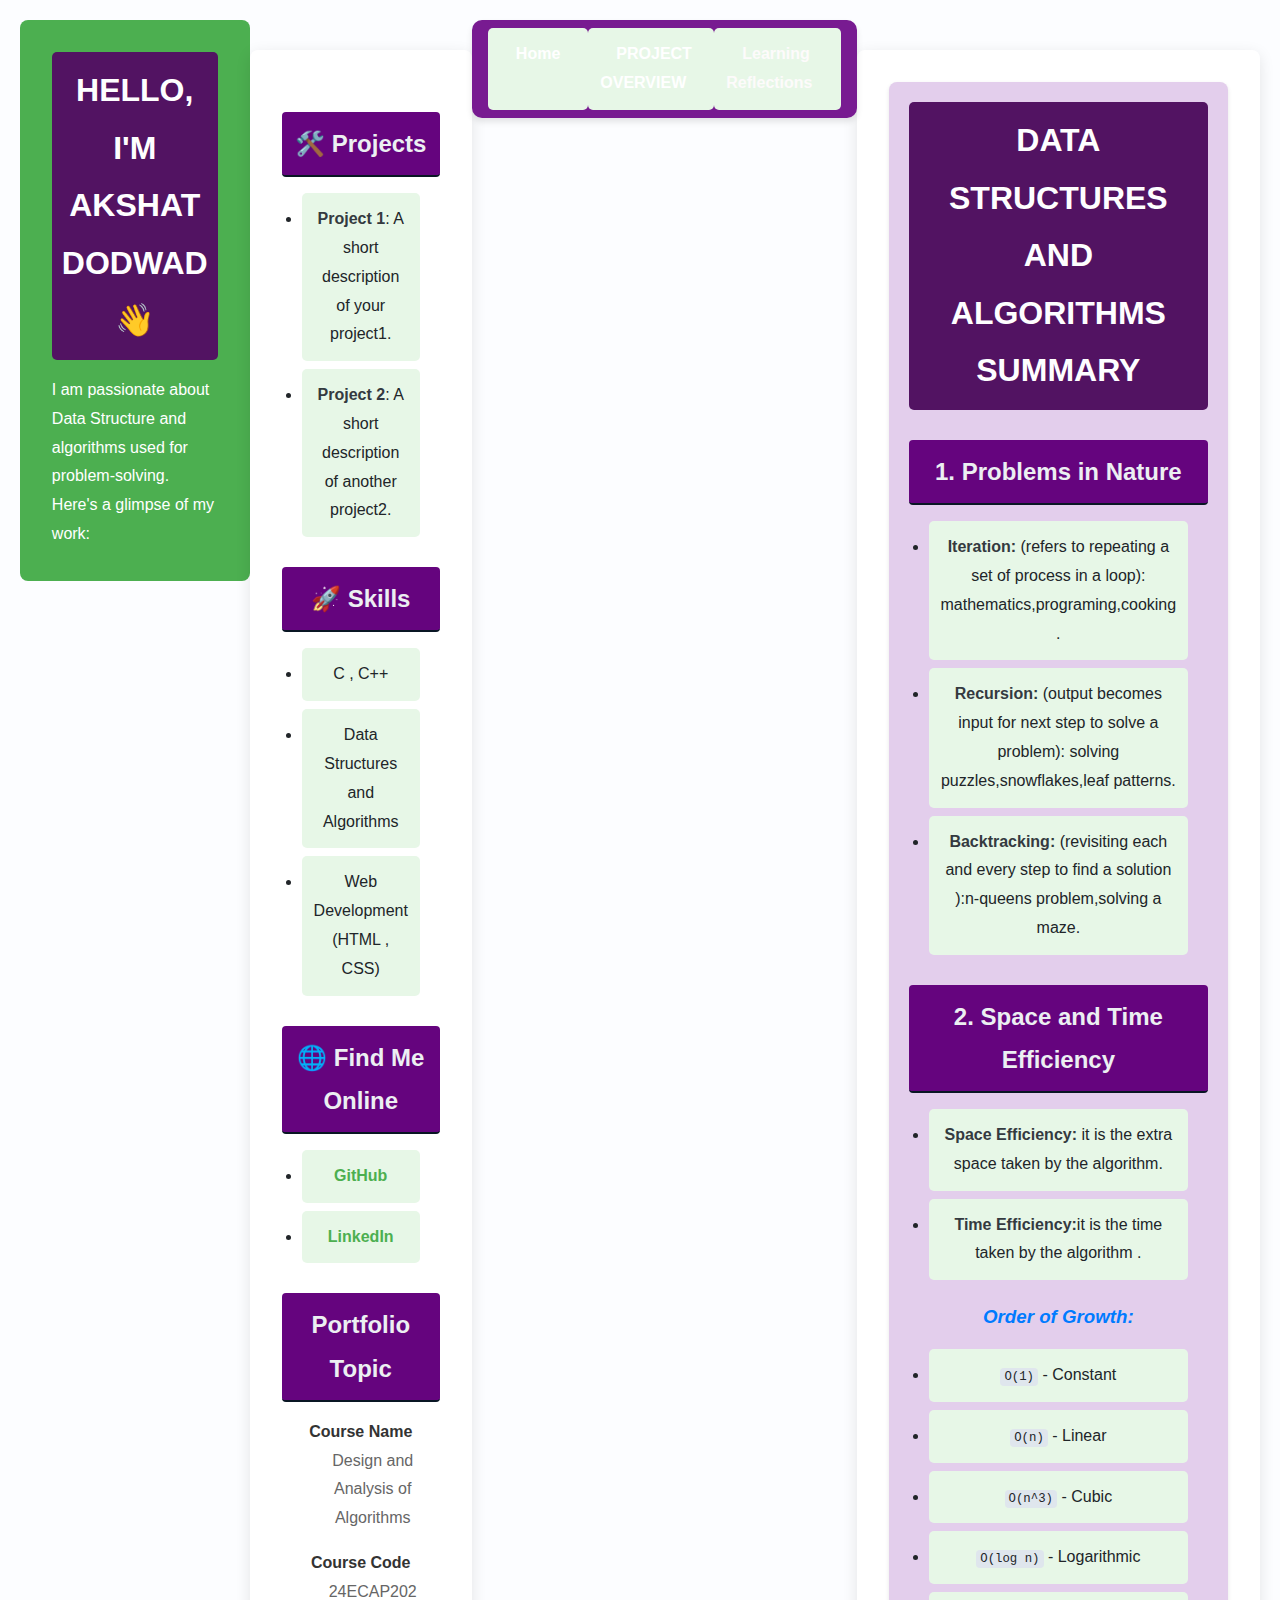
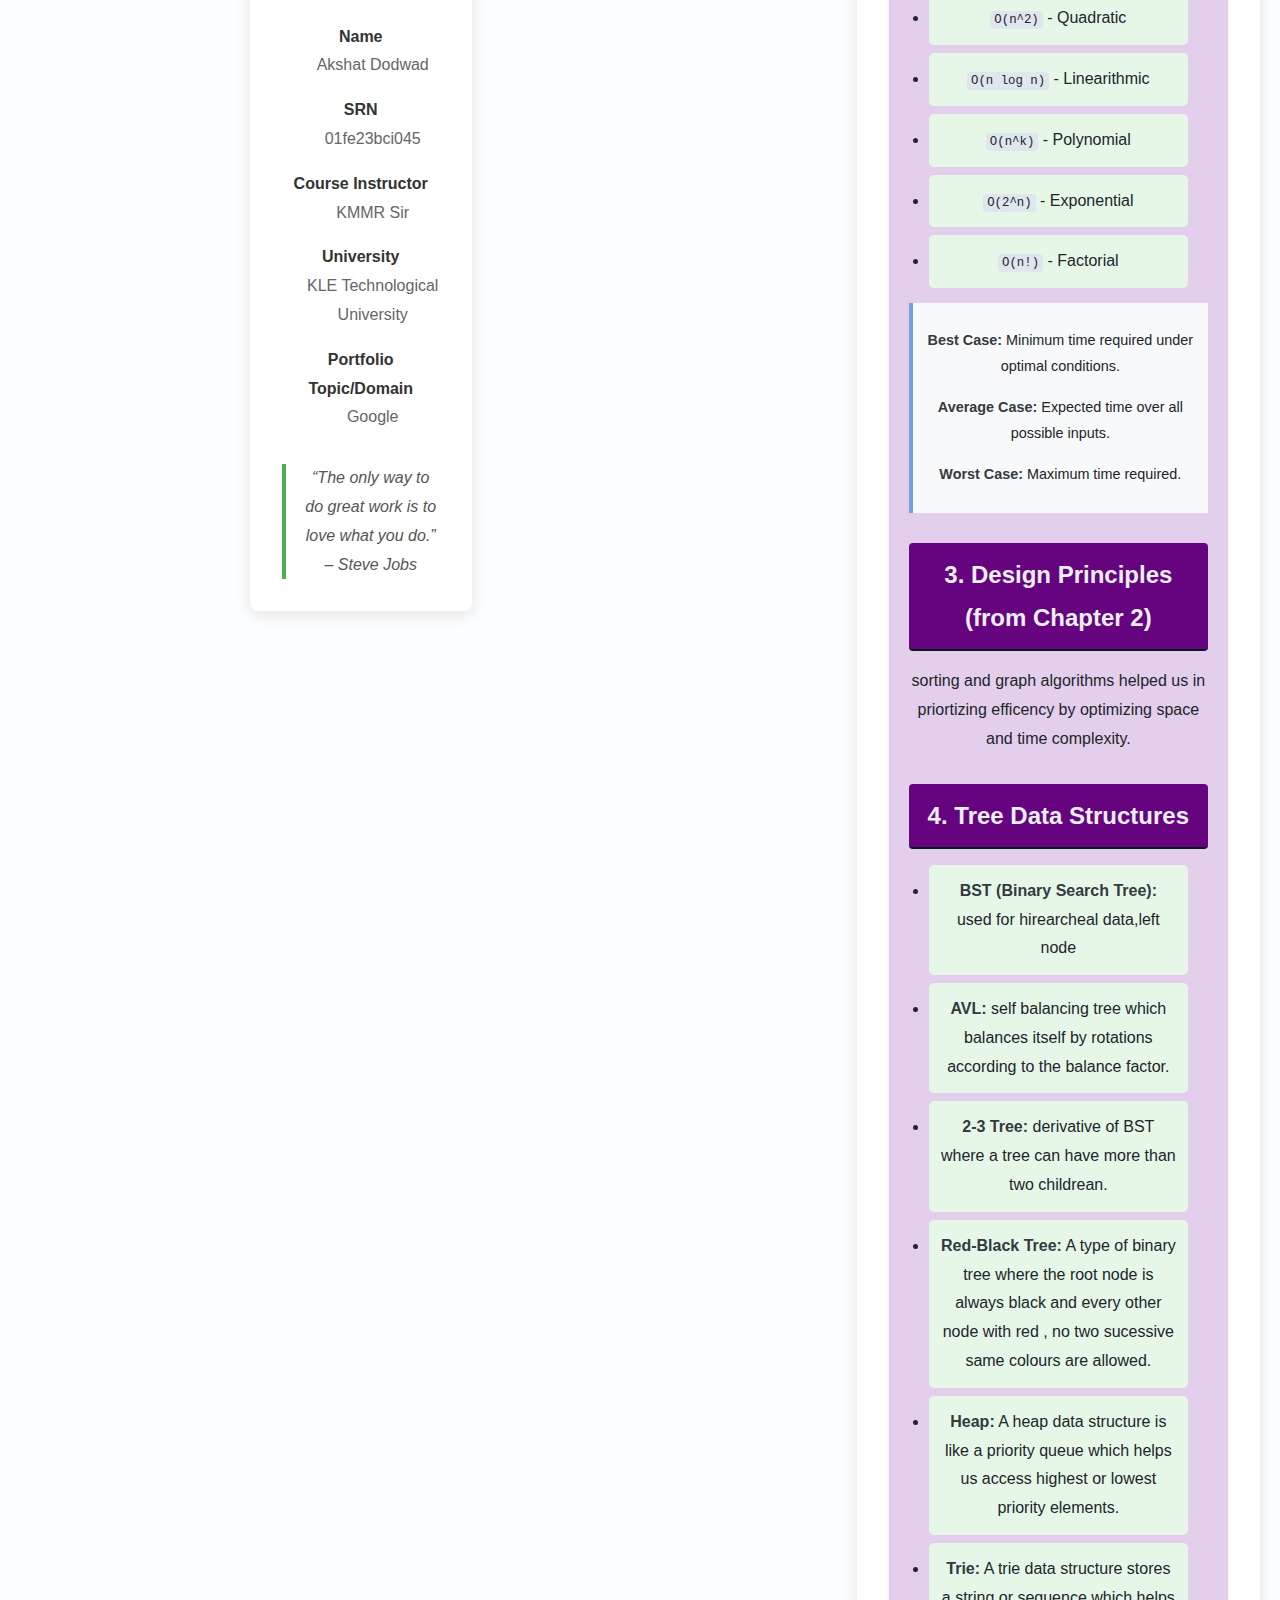
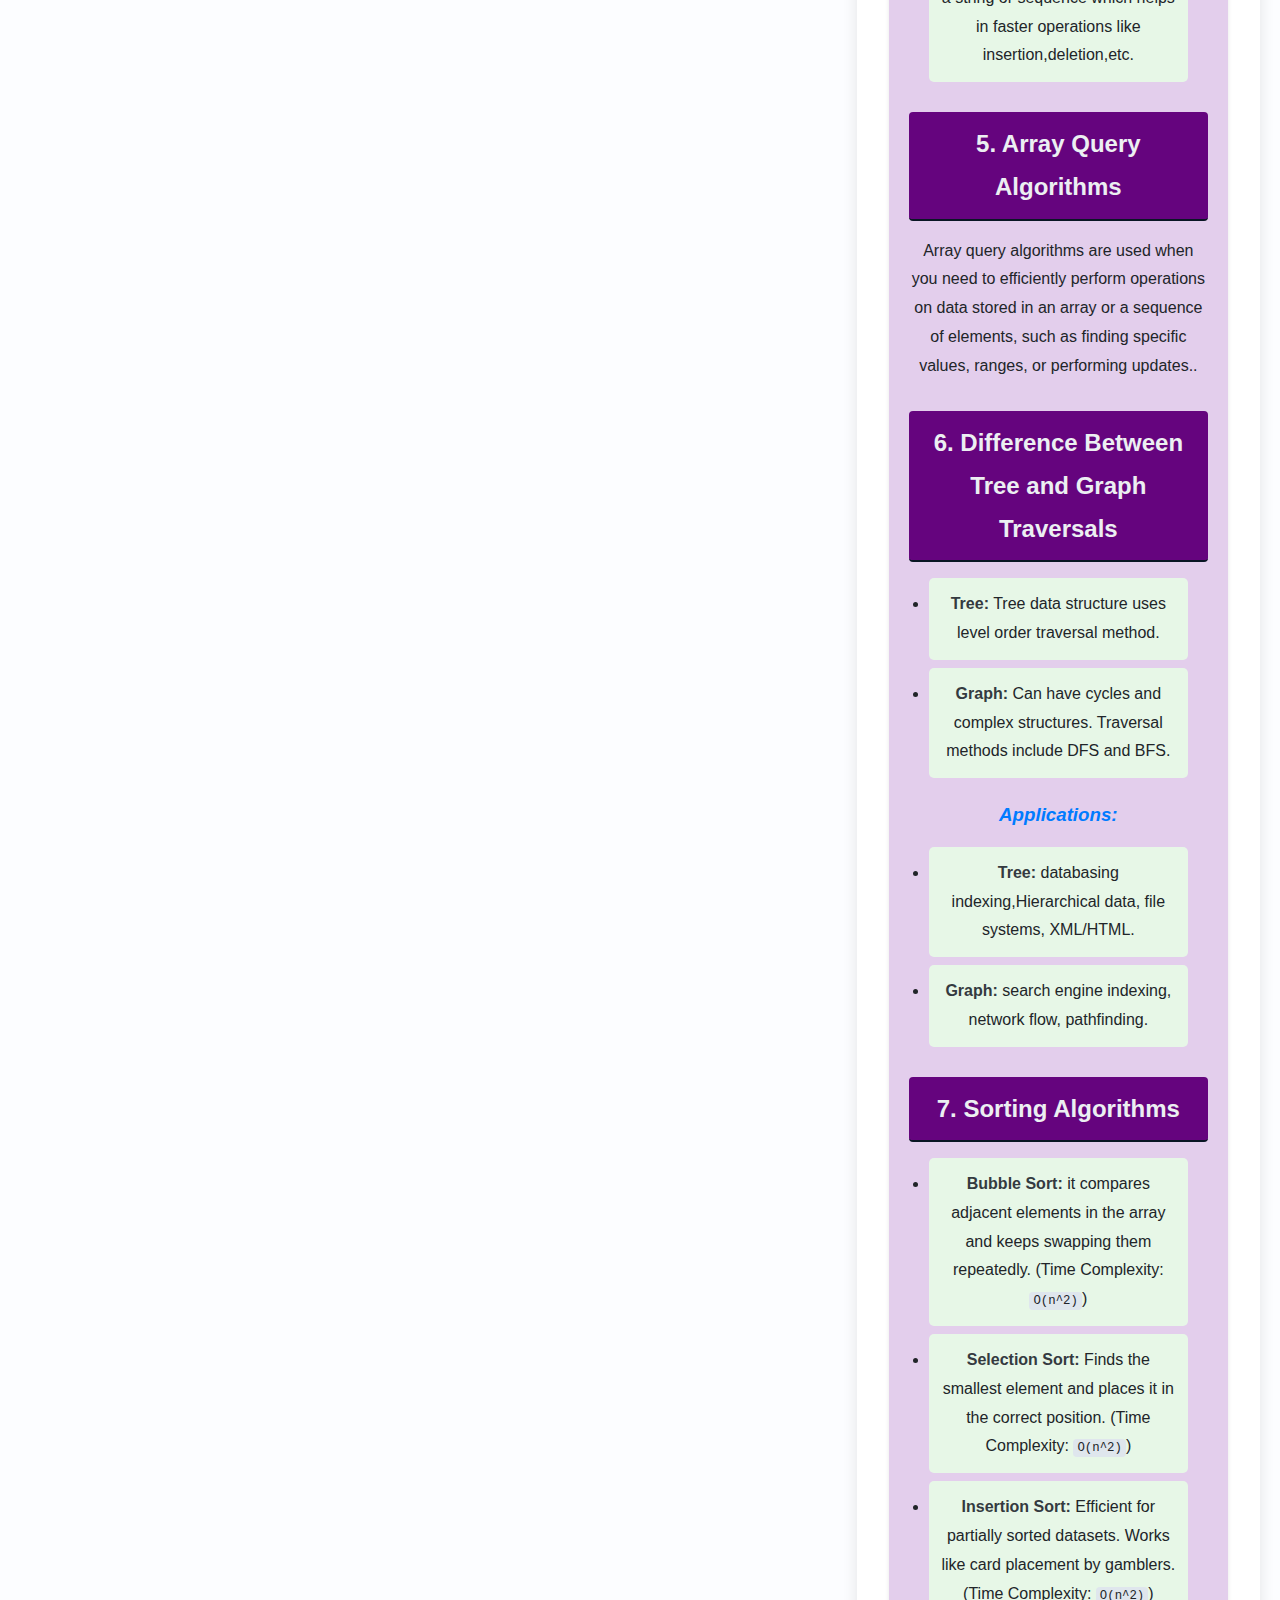
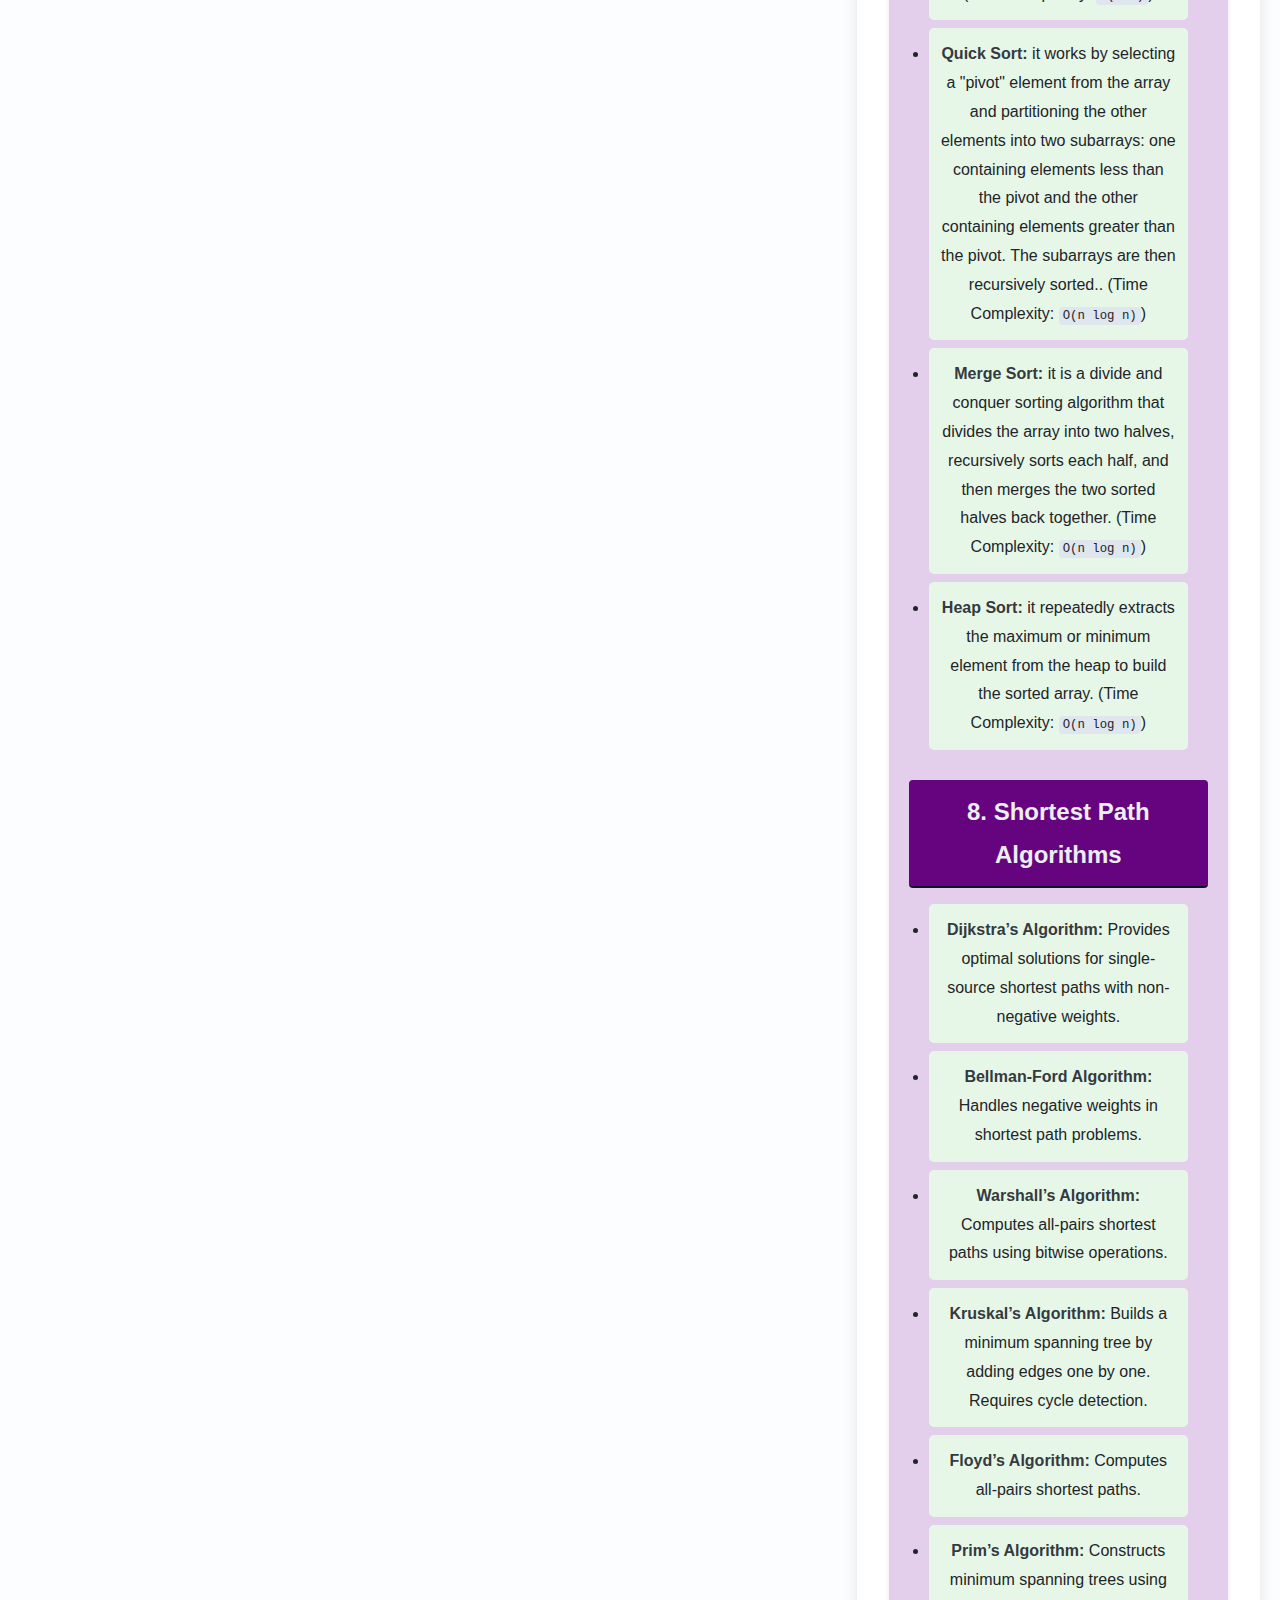
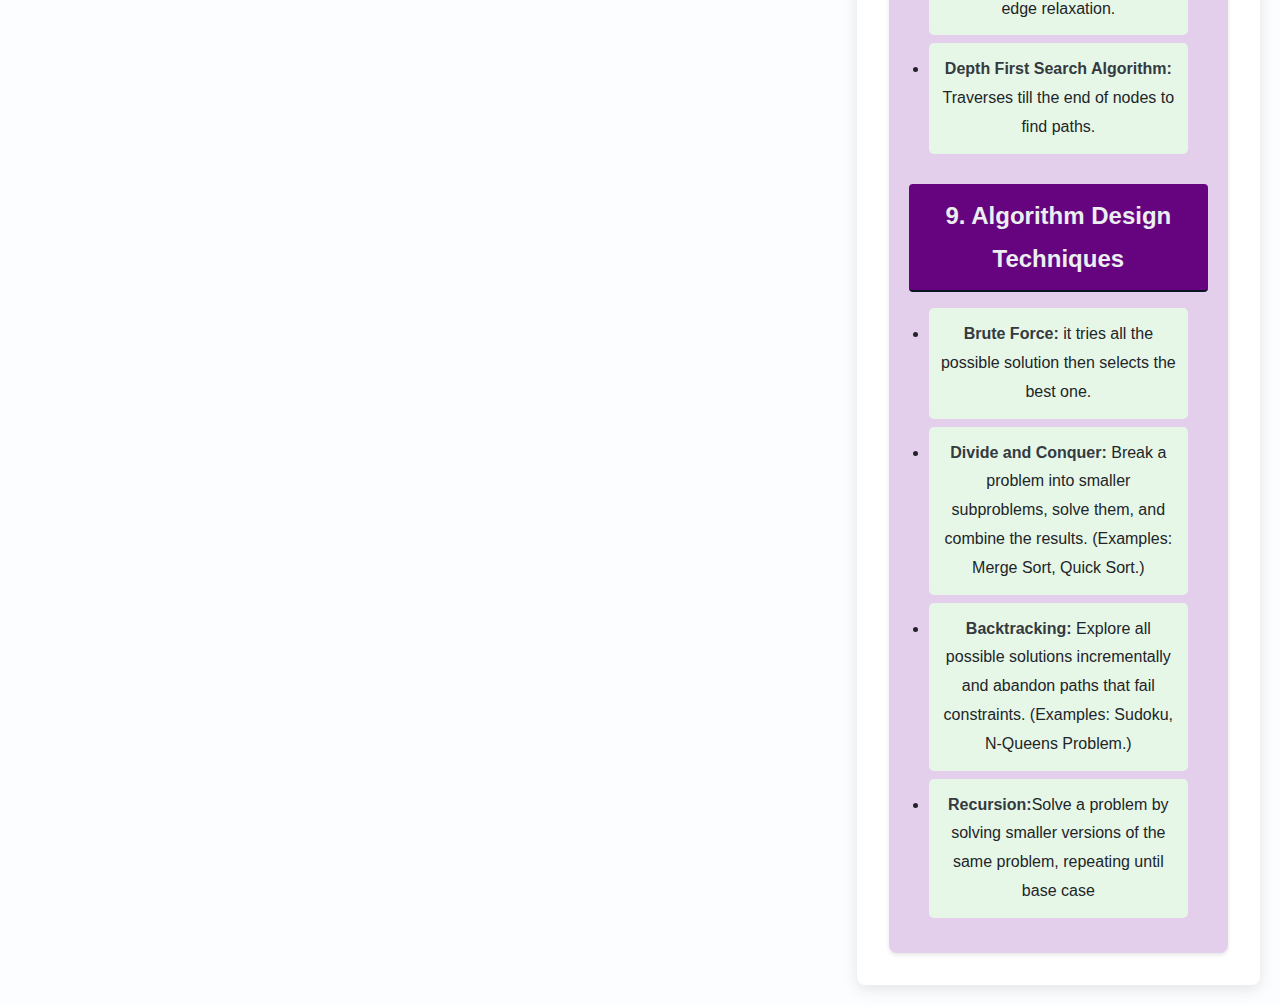
==== index.html @ c3f1f9e3 "Update index.html" ====
<!DOCTYPE html>
<html lang="en">
<head>
    <meta charset="UTF-8">
    <meta name="viewport" content="width=device-width, initial-scale=1.0">
    <title>Portfolio</title>
    <link rel="stylesheet" href="style.css">
    <link href="https://fonts.googleapis.com/css2?family=Poppins:wght@300;400;600&display=swap" rel="stylesheet">
</head>
<body>
    <header>
        <h1>Hello, I'm Akshat Dodwad 👋</h1>
        <p>I am passionate about Data Structure and algorithms used for problem-solving. Here's a glimpse of my work:</p>
    </header>

    <section>
        <h2>🛠️ Projects</h2>
        <ul>
            <li><strong>Project 1</strong>: A short description of your project1.</li>
            <li><strong>Project 2</strong>: A short description of another project2.</li>
        </ul>

        <h2>🚀 Skills</h2>
        <ul>
            <li>C , C++</li>
            <li>Data Structures and Algorithms</li>
            <li>Web Development (HTML , CSS)</li>
        </ul>

        <h2>🌐 Find Me Online</h2>
        <ul>
            <li><a href="https://github.com/mavericaks/portfolio.github.io" target="_blank">GitHub</a></li>
            <li><a href="www.linkedin.com/in/akshat-dodwad-8abba92a9" target="_blank">LinkedIn</a></li>
        </ul>

        <h2>Portfolio Topic</h2>
        <dl>
            <dt>Course Name</dt>
            <dd>Design and Analysis of Algorithms</dd>

            <dt>Course Code</dt>
            <dd>24ECAP202</dd>

            <dt>Name</dt>
            <dd>Akshat Dodwad</dd>

            <dt>SRN</dt>
            <dd>01fe23bci045</dd>

            <dt>Course Instructor</dt>
            <dd>KMMR Sir</dd>

            <dt>University</dt>
            <dd>KLE Technological University</dd>

            <dt>Portfolio Topic/Domain</dt>
            <dd>Google</dd>
        </dl>

        <blockquote>“The only way to do great work is to love what you do.” – Steve Jobs</blockquote>
    </section>
</body>
</html>
<!DOCTYPE html>
<html lang="en">
<head>
    <meta charset="UTF-8">
    <meta name="viewport" content="width=device-width, initial-scale=1.0">
    <title>Data Structures and Algorithms Summary</title>
    <style>
        body {
            font-family: 'Segoe UI', Tahoma, Geneva, Verdana, sans-serif;
            line-height: 1.8;
            background-color: #fcfdff;
            color: #212529;
            margin: 0;
            padding: 20px;
        }
       
        h1, h2, h3 {
            color: #007bff;
        }
        h1 {
            text-align: center;
            text-transform: uppercase;
            margin-bottom: 20px;
            color: #fefeff;
            background-color: #521362;
            padding: 10px;
            border-radius: 5px;
        }
        h2 {
            margin-top: 30px;
            border-bottom: 2px solid #091624;
            padding: 10px;
            background-color: #65047e;
            border-radius: 4px;
            color: #eceff2;
        }
        h3 {
            margin-top: 20px;
            font-style: italic;
        }
        ul {
            list-style-type: disc;
            margin: 15px 20px;
        }
        li {
            margin-bottom: 8px;
        }
        code {
            background-color: #dfe6ed;
            padding: 2px 4px;
            border-radius: 4px;
            font-size: 0.95em;
        }
        p {
            margin: 15px 0;
        }
        strong {
            color: #343a40;
        }
        .container {
            max-width: 800px;
            margin: 0 auto;
            padding: 20px;
            background-color: #e3ceec;
            border-radius: 8px;
            box-shadow: 0 2px 4px rgba(0, 0, 0, 0.1);
        }
        .note {
            font-size: 0.9em;
            background-color: #f8f9fa;
            border-left: 4px solid #6da4de;
            padding: 10px;
            margin-top: 10px;
        }
        footer {
            text-align: center;
            margin-top: 40px;
            font-size: 0.9em;
            color: #868e96;
        }
    .navbar {
    position: sticky;
    top: 0;
    background-color: #781b91;
    width: 100%;
    z-index: 1000;
    padding: 0.5rem 1rem;
    box-shadow: 0px 4px 6px rgba(0, 0, 0, 0.1);
    display: flex;
    border-radius: 10px;
    justify-content: center;
    justify-content: space-between;
  }

 
  
  .nav-list {
    list-style: none;
    display: flex;
    justify-content: space-around;
    align-content: center;
    margin: 0;
    padding: 0;
    
  }
  
  .nav-list li {
    margin: 0;
    color: #866545;
  }
  
  .nav-list a {
    text-decoration: none;
    color: FB5235;
    align-content: center;
    padding: 1rem 1rem;
    transition: background-color 0.3s ease;
  }
  
  .nav-list a:hover {
    transform: scale(1.02);  
    box-shadow: 0 6px 10px rgba(0, 0, 0, 0.15);  
    transition: transform 0.2s, box-shadow 0.2s;
    border-radius: 4px;
  }
  
  .content {
    padding: 2rem;
    font-size: 1.2rem;
    line-height: 1.6;
  }
    </style>
</head>
<body>
    <nav class="navbar">
        <ul class="nav-list">
            <li><a style="color:rgb(255, 255, 255)"  href="/blocks/home/home.html">Home</a></li>
            <li><a style="color:rgb(255, 255, 255)"  href="/index.html">PROJECT OVERVIEW</a></li>
            <li><a  style="color:rgb(253, 251, 251)" href="/blocks/learningref/teamlearning.html">Learning Reflections</a></li>
        </ul>
    </nav>
  <section>
    <div class="container">
        <h1>Data Structures and Algorithms Summary</h1>

        <h2>1. Problems in Nature</h2>
        <ul>
            <li><strong>Iteration:</strong> (refers to repeating a set of process in a loop): mathematics,programing,cooking .</li>
            <li><strong>Recursion:</strong>  (output becomes input for next step to solve a problem): solving puzzles,snowflakes,leaf patterns.</li>
            <li><strong>Backtracking:</strong> (revisiting each and every step to find a solution ):n-queens problem,solving a maze.</li>
        </ul>

        <h2>2. Space and Time Efficiency</h2>
        <ul>
            <li><strong>Space Efficiency:</strong> it is the extra space taken by the algorithm.</li>
            <li><strong>Time Efficiency:</strong>it is the time taken by the algorithm .</li>
        </ul>
        <h3>Order of Growth:</h3>
        <ul>
            <li><code>O(1)</code> - Constant</li>
            <li><code>O(n)</code> - Linear</li>
            <li><code>O(n^3)</code> - Cubic</li>
            <li><code>O(log n)</code> - Logarithmic</li>
            <li><code>O(n^2)</code> - Quadratic</li>
            <li><code>O(n log n)</code> - Linearithmic</li>
            <li><code>O(n^k)</code> - Polynomial</li>
            <li><code>O(2^n)</code> - Exponential</li>
            <li><code>O(n!)</code> - Factorial</li>
        </ul>
        <div class="note">
            <p><strong>Best Case:</strong> Minimum time required under optimal conditions.</p>
            <p><strong>Average Case:</strong> Expected time over all possible inputs.</p>
            <p><strong>Worst Case:</strong> Maximum time required.</p>
        </div>

        <h2>3. Design Principles (from Chapter 2)</h2>
        <p>sorting and graph algorithms helped us in priortizing efficency by optimizing  space and time complexity.</p>

        <h2>4. Tree Data Structures</h2>
        <ul>
            <li><strong>BST (Binary Search Tree):</strong> used for hirearcheal data,left node<root node<right node.</li>
            <li><strong>AVL:</strong> self balancing tree which balances itself by rotations according to the balance factor.</li>
            <li><strong>2-3 Tree:</strong> derivative of BST where a tree can have more than two childrean.</li>
            <li><strong>Red-Black Tree:</strong> A type of binary tree where the root node is always black and every other node with red , no two sucessive same colours are allowed.</li>
            <li><strong>Heap:</strong> A heap data structure is like a priority queue which helps us access highest or lowest priority elements.</li>
            <li><strong>Trie:</strong> A trie data structure stores a string or sequence which helps in faster operations like insertion,deletion,etc.</li>
        </ul>

        <h2>5. Array Query Algorithms</h2>
        <p>Array query algorithms are used when you need to efficiently perform operations on data stored in an array or a sequence of elements, such as finding specific values, ranges, or performing updates..</p>

        <h2>6. Difference Between Tree and Graph Traversals</h2>
        <ul>
            <li><strong>Tree:</strong> Tree data structure uses level order traversal method.</li>
            <li><strong>Graph:</strong> Can have cycles and complex structures. Traversal methods include DFS and BFS.</li>
        </ul>
        <h3>Applications:</h3>
        <ul>
            <li><strong>Tree:</strong> databasing indexing,Hierarchical data, file systems, XML/HTML.</li>
            <li><strong>Graph:</strong> search engine indexing, network flow, pathfinding.</li>
        </ul>

        <h2>7. Sorting Algorithms</h2>
        <ul>
            <li><strong>Bubble Sort:</strong> it compares  adjacent elements in the array and keeps swapping them repeatedly. (Time Complexity: <code>O(n^2)</code>)</li>
            <li><strong>Selection Sort:</strong> Finds the smallest element and places it in the correct position. (Time Complexity: <code>O(n^2)</code>)</li>
            <li><strong>Insertion Sort:</strong> Efficient for partially sorted datasets. Works like card placement by gamblers. (Time Complexity: <code>O(n^2)</code>)</li>
            <li><strong>Quick Sort:</strong> it works by selecting a "pivot" element from the array and partitioning the other elements into two subarrays: one containing elements less than the pivot and the other containing elements greater than the pivot. The subarrays are then recursively sorted.. (Time Complexity: <code>O(n log n)</code>)</li>
            <li><strong>Merge Sort:</strong> it is a divide and conquer sorting algorithm that divides the array into two halves, recursively sorts each half, and then merges the two sorted halves back together. (Time Complexity: <code>O(n log n)</code>)</li>
            <li><strong>Heap Sort:</strong> it repeatedly extracts the maximum or minimum element from the heap to build the sorted array. (Time Complexity: <code>O(n log n)</code>)</li>
        </ul>

        <h2>8. Shortest Path Algorithms</h2>
        <ul>
            <li><strong>Dijkstra’s Algorithm:</strong> Provides optimal solutions for single-source shortest paths with non-negative weights.</li>
            <li><strong>Bellman-Ford Algorithm:</strong> Handles negative weights in shortest path problems.</li>
            <li><strong>Warshall’s Algorithm:</strong> Computes all-pairs shortest paths using bitwise operations.</li>
            <li><strong>Kruskal’s Algorithm:</strong> Builds a minimum spanning tree by adding edges one by one. Requires cycle detection.</li>
            <li><strong>Floyd’s Algorithm:</strong> Computes all-pairs shortest paths.</li>
            <li><strong>Prim’s Algorithm:</strong> Constructs minimum spanning trees using edge relaxation.</li>
            <li><strong>Depth First Search Algorithm:</strong> Traverses till the end of nodes to find paths.</li>
        </ul>

        <h2>9. Algorithm Design Techniques</h2>
        <ul>
            <li><strong>Brute Force:</strong> it tries all the possible solution then selects the best one.</li>
            <li><strong>Divide and Conquer:</strong> Break a problem into smaller subproblems, solve them, and combine the results. (Examples: Merge Sort, Quick Sort.)</li>
            <li><strong>Backtracking:</strong> Explore all possible solutions incrementally and abandon paths that fail constraints. (Examples: Sudoku, N-Queens Problem.)</li>
            <li><strong>Recursion:</strong>Solve a problem by solving smaller versions of the same problem, repeating until base case</li>
        </ul>
    </div>
  </section>
</body>
---- style.css ----
/* Reset default margin and padding */
* {
    margin: 0;
    padding: 0;
    box-sizing: border-box;
}

/* Global Styles */
body {
    font-family: 'Poppins', sans-serif;
    background-color: #f5f5f5;
    margin: 0;
    padding: 20px; /* Adding padding to the body to prevent sticking at the top */
    display: flex;
    justify-content: center;
    align-items: flex-start; /* Aligns content towards the top */
    min-height: 100vh;
}

/* Main Container */
section {
    background-color: white;
    padding: 2rem;
    width: 90%;
    max-width: 800px;
    box-shadow: 0 4px 15px rgba(0, 0, 0, 0.1);
    border-radius: 8px;
    text-align: center;
    margin-top: 30px; /* Adding margin to ensure there's space from the top */
}

/* Header */
header {
    background-color: #4CAF50;
    color: white;
    padding: 2rem;
    border-radius: 8px;
    margin-bottom: 1.5rem;
}

header h1 {
    font-size: 2rem;
    margin: 0;
}

header p {
    margin: 1rem 0 0;
}

/* Section Titles */
h2 {
    color: #4CAF50;
    margin-bottom: 1rem;
}

/* List Items */
ul {
    list-style: none;
    padding: 0;
}

ul li {
    background-color: #e7f7e7;
    margin-bottom: 0.5rem;
    padding: 0.75rem;
    border-radius: 5px;
}

/* Links */
a {
    color: #4CAF50;
    text-decoration: none;
    font-weight: bold;
}

a:hover {
    text-decoration: underline;
}

/* Definition List */
dl dt {
    font-weight: bold;
    color: #333;
    margin-top: 1rem;
}

dl dd {
    margin-left: 1.5rem;
    color: #666;
}

/* Blockquote */
blockquote {
    font-style: italic;
    color: #555;
    border-left: 4px solid #4CAF50;
    padding-left: 1rem;
    margin-top: 2rem;
}

/* Responsive Design */
@media (max-width: 600px) {
    section {
        padding: 1.5rem;
    }

    header {
        padding: 1.5rem;
    }
}
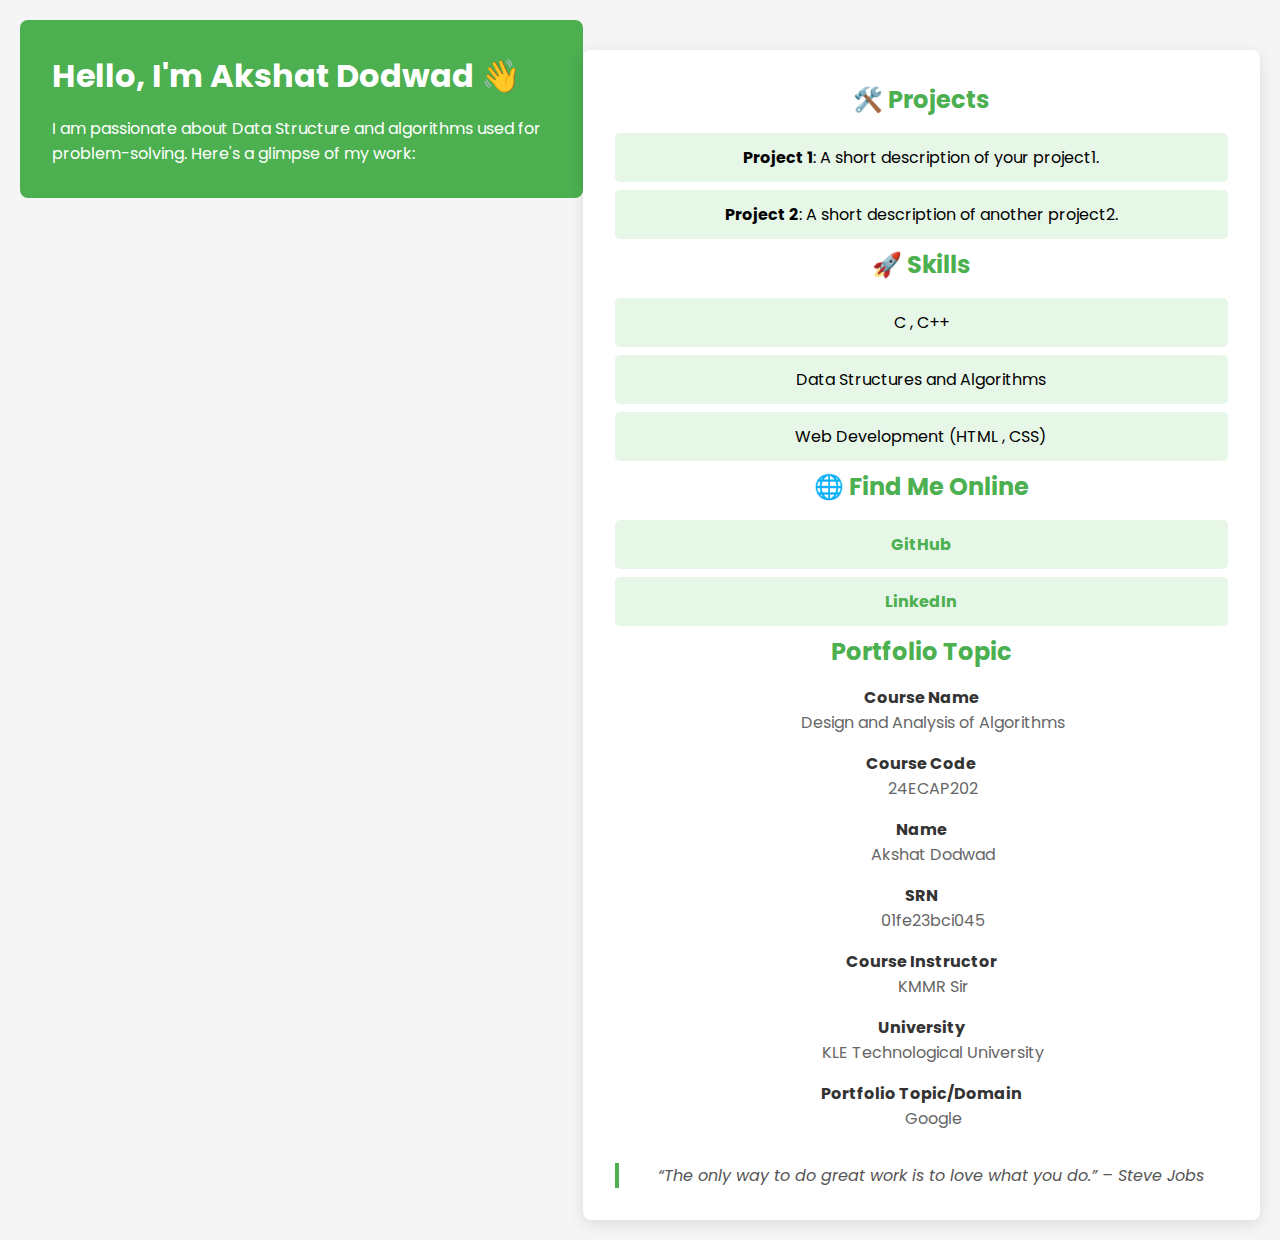
==== commit f46e1d47: "Update index.html" ====
--- a/index.html
+++ b/index.html
@@ -61,236 +61,3 @@
     </section>
 </body>
 </html>
-<!DOCTYPE html>
-<html lang="en">
-<head>
-    <meta charset="UTF-8">
-    <meta name="viewport" content="width=device-width, initial-scale=1.0">
-    <title>Data Structures and Algorithms Summary</title>
-    <style>
-        body {
-            font-family: 'Segoe UI', Tahoma, Geneva, Verdana, sans-serif;
-            line-height: 1.8;
-            background-color: #fcfdff;
-            color: #212529;
-            margin: 0;
-            padding: 20px;
-        }
-       
-        h1, h2, h3 {
-            color: #007bff;
-        }
-        h1 {
-            text-align: center;
-            text-transform: uppercase;
-            margin-bottom: 20px;
-            color: #fefeff;
-            background-color: #521362;
-            padding: 10px;
-            border-radius: 5px;
-        }
-        h2 {
-            margin-top: 30px;
-            border-bottom: 2px solid #091624;
-            padding: 10px;
-            background-color: #65047e;
-            border-radius: 4px;
-            color: #eceff2;
-        }
-        h3 {
-            margin-top: 20px;
-            font-style: italic;
-        }
-        ul {
-            list-style-type: disc;
-            margin: 15px 20px;
-        }
-        li {
-            margin-bottom: 8px;
-        }
-        code {
-            background-color: #dfe6ed;
-            padding: 2px 4px;
-            border-radius: 4px;
-            font-size: 0.95em;
-        }
-        p {
-            margin: 15px 0;
-        }
-        strong {
-            color: #343a40;
-        }
-        .container {
-            max-width: 800px;
-            margin: 0 auto;
-            padding: 20px;
-            background-color: #e3ceec;
-            border-radius: 8px;
-            box-shadow: 0 2px 4px rgba(0, 0, 0, 0.1);
-        }
-        .note {
-            font-size: 0.9em;
-            background-color: #f8f9fa;
-            border-left: 4px solid #6da4de;
-            padding: 10px;
-            margin-top: 10px;
-        }
-        footer {
-            text-align: center;
-            margin-top: 40px;
-            font-size: 0.9em;
-            color: #868e96;
-        }
-    .navbar {
-    position: sticky;
-    top: 0;
-    background-color: #781b91;
-    width: 100%;
-    z-index: 1000;
-    padding: 0.5rem 1rem;
-    box-shadow: 0px 4px 6px rgba(0, 0, 0, 0.1);
-    display: flex;
-    border-radius: 10px;
-    justify-content: center;
-    justify-content: space-between;
-  }
-
- 
-  
-  .nav-list {
-    list-style: none;
-    display: flex;
-    justify-content: space-around;
-    align-content: center;
-    margin: 0;
-    padding: 0;
-    
-  }
-  
-  .nav-list li {
-    margin: 0;
-    color: #866545;
-  }
-  
-  .nav-list a {
-    text-decoration: none;
-    color: FB5235;
-    align-content: center;
-    padding: 1rem 1rem;
-    transition: background-color 0.3s ease;
-  }
-  
-  .nav-list a:hover {
-    transform: scale(1.02);  
-    box-shadow: 0 6px 10px rgba(0, 0, 0, 0.15);  
-    transition: transform 0.2s, box-shadow 0.2s;
-    border-radius: 4px;
-  }
-  
-  .content {
-    padding: 2rem;
-    font-size: 1.2rem;
-    line-height: 1.6;
-  }
-    </style>
-</head>
-<body>
-    <nav class="navbar">
-        <ul class="nav-list">
-            <li><a style="color:rgb(255, 255, 255)"  href="/blocks/home/home.html">Home</a></li>
-            <li><a style="color:rgb(255, 255, 255)"  href="/index.html">PROJECT OVERVIEW</a></li>
-            <li><a  style="color:rgb(253, 251, 251)" href="/blocks/learningref/teamlearning.html">Learning Reflections</a></li>
-        </ul>
-    </nav>
-  <section>
-    <div class="container">
-        <h1>Data Structures and Algorithms Summary</h1>
-
-        <h2>1. Problems in Nature</h2>
-        <ul>
-            <li><strong>Iteration:</strong> (refers to repeating a set of process in a loop): mathematics,programing,cooking .</li>
-            <li><strong>Recursion:</strong>  (output becomes input for next step to solve a problem): solving puzzles,snowflakes,leaf patterns.</li>
-            <li><strong>Backtracking:</strong> (revisiting each and every step to find a solution ):n-queens problem,solving a maze.</li>
-        </ul>
-
-        <h2>2. Space and Time Efficiency</h2>
-        <ul>
-            <li><strong>Space Efficiency:</strong> it is the extra space taken by the algorithm.</li>
-            <li><strong>Time Efficiency:</strong>it is the time taken by the algorithm .</li>
-        </ul>
-        <h3>Order of Growth:</h3>
-        <ul>
-            <li><code>O(1)</code> - Constant</li>
-            <li><code>O(n)</code> - Linear</li>
-            <li><code>O(n^3)</code> - Cubic</li>
-            <li><code>O(log n)</code> - Logarithmic</li>
-            <li><code>O(n^2)</code> - Quadratic</li>
-            <li><code>O(n log n)</code> - Linearithmic</li>
-            <li><code>O(n^k)</code> - Polynomial</li>
-            <li><code>O(2^n)</code> - Exponential</li>
-            <li><code>O(n!)</code> - Factorial</li>
-        </ul>
-        <div class="note">
-            <p><strong>Best Case:</strong> Minimum time required under optimal conditions.</p>
-            <p><strong>Average Case:</strong> Expected time over all possible inputs.</p>
-            <p><strong>Worst Case:</strong> Maximum time required.</p>
-        </div>
-
-        <h2>3. Design Principles (from Chapter 2)</h2>
-        <p>sorting and graph algorithms helped us in priortizing efficency by optimizing  space and time complexity.</p>
-
-        <h2>4. Tree Data Structures</h2>
-        <ul>
-            <li><strong>BST (Binary Search Tree):</strong> used for hirearcheal data,left node<root node<right node.</li>
-            <li><strong>AVL:</strong> self balancing tree which balances itself by rotations according to the balance factor.</li>
-            <li><strong>2-3 Tree:</strong> derivative of BST where a tree can have more than two childrean.</li>
-            <li><strong>Red-Black Tree:</strong> A type of binary tree where the root node is always black and every other node with red , no two sucessive same colours are allowed.</li>
-            <li><strong>Heap:</strong> A heap data structure is like a priority queue which helps us access highest or lowest priority elements.</li>
-            <li><strong>Trie:</strong> A trie data structure stores a string or sequence which helps in faster operations like insertion,deletion,etc.</li>
-        </ul>
-
-        <h2>5. Array Query Algorithms</h2>
-        <p>Array query algorithms are used when you need to efficiently perform operations on data stored in an array or a sequence of elements, such as finding specific values, ranges, or performing updates..</p>
-
-        <h2>6. Difference Between Tree and Graph Traversals</h2>
-        <ul>
-            <li><strong>Tree:</strong> Tree data structure uses level order traversal method.</li>
-            <li><strong>Graph:</strong> Can have cycles and complex structures. Traversal methods include DFS and BFS.</li>
-        </ul>
-        <h3>Applications:</h3>
-        <ul>
-            <li><strong>Tree:</strong> databasing indexing,Hierarchical data, file systems, XML/HTML.</li>
-            <li><strong>Graph:</strong> search engine indexing, network flow, pathfinding.</li>
-        </ul>
-
-        <h2>7. Sorting Algorithms</h2>
-        <ul>
-            <li><strong>Bubble Sort:</strong> it compares  adjacent elements in the array and keeps swapping them repeatedly. (Time Complexity: <code>O(n^2)</code>)</li>
-            <li><strong>Selection Sort:</strong> Finds the smallest element and places it in the correct position. (Time Complexity: <code>O(n^2)</code>)</li>
-            <li><strong>Insertion Sort:</strong> Efficient for partially sorted datasets. Works like card placement by gamblers. (Time Complexity: <code>O(n^2)</code>)</li>
-            <li><strong>Quick Sort:</strong> it works by selecting a "pivot" element from the array and partitioning the other elements into two subarrays: one containing elements less than the pivot and the other containing elements greater than the pivot. The subarrays are then recursively sorted.. (Time Complexity: <code>O(n log n)</code>)</li>
-            <li><strong>Merge Sort:</strong> it is a divide and conquer sorting algorithm that divides the array into two halves, recursively sorts each half, and then merges the two sorted halves back together. (Time Complexity: <code>O(n log n)</code>)</li>
-            <li><strong>Heap Sort:</strong> it repeatedly extracts the maximum or minimum element from the heap to build the sorted array. (Time Complexity: <code>O(n log n)</code>)</li>
-        </ul>
-
-        <h2>8. Shortest Path Algorithms</h2>
-        <ul>
-            <li><strong>Dijkstra’s Algorithm:</strong> Provides optimal solutions for single-source shortest paths with non-negative weights.</li>
-            <li><strong>Bellman-Ford Algorithm:</strong> Handles negative weights in shortest path problems.</li>
-            <li><strong>Warshall’s Algorithm:</strong> Computes all-pairs shortest paths using bitwise operations.</li>
-            <li><strong>Kruskal’s Algorithm:</strong> Builds a minimum spanning tree by adding edges one by one. Requires cycle detection.</li>
-            <li><strong>Floyd’s Algorithm:</strong> Computes all-pairs shortest paths.</li>
-            <li><strong>Prim’s Algorithm:</strong> Constructs minimum spanning trees using edge relaxation.</li>
-            <li><strong>Depth First Search Algorithm:</strong> Traverses till the end of nodes to find paths.</li>
-        </ul>
-
-        <h2>9. Algorithm Design Techniques</h2>
-        <ul>
-            <li><strong>Brute Force:</strong> it tries all the possible solution then selects the best one.</li>
-            <li><strong>Divide and Conquer:</strong> Break a problem into smaller subproblems, solve them, and combine the results. (Examples: Merge Sort, Quick Sort.)</li>
-            <li><strong>Backtracking:</strong> Explore all possible solutions incrementally and abandon paths that fail constraints. (Examples: Sudoku, N-Queens Problem.)</li>
-            <li><strong>Recursion:</strong>Solve a problem by solving smaller versions of the same problem, repeating until base case</li>
-        </ul>
-    </div>
-  </section>
-</body>
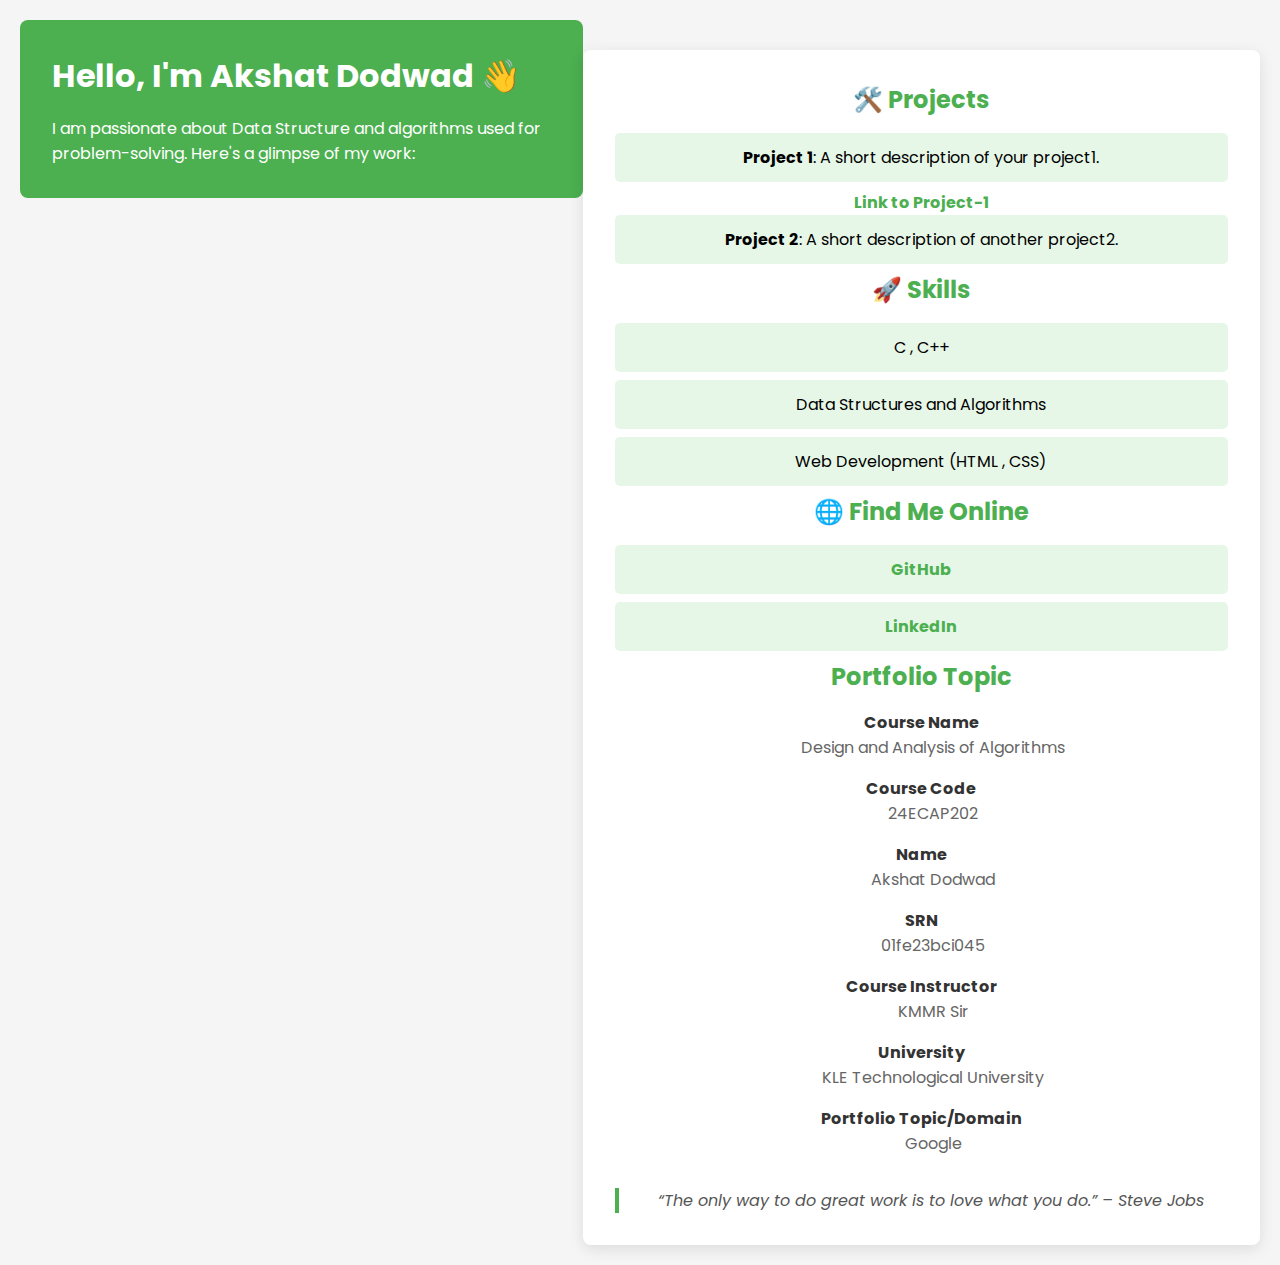
==== commit 13d78d55: "Update index.html" ====
--- a/index.html
+++ b/index.html
@@ -17,6 +17,8 @@
         <h2>🛠️ Projects</h2>
         <ul>
             <li><strong>Project 1</strong>: A short description of your project1.</li>
+              <a href="Project_1/index.html"> Link to Project-1</a>
+
             <li><strong>Project 2</strong>: A short description of another project2.</li>
         </ul>
 
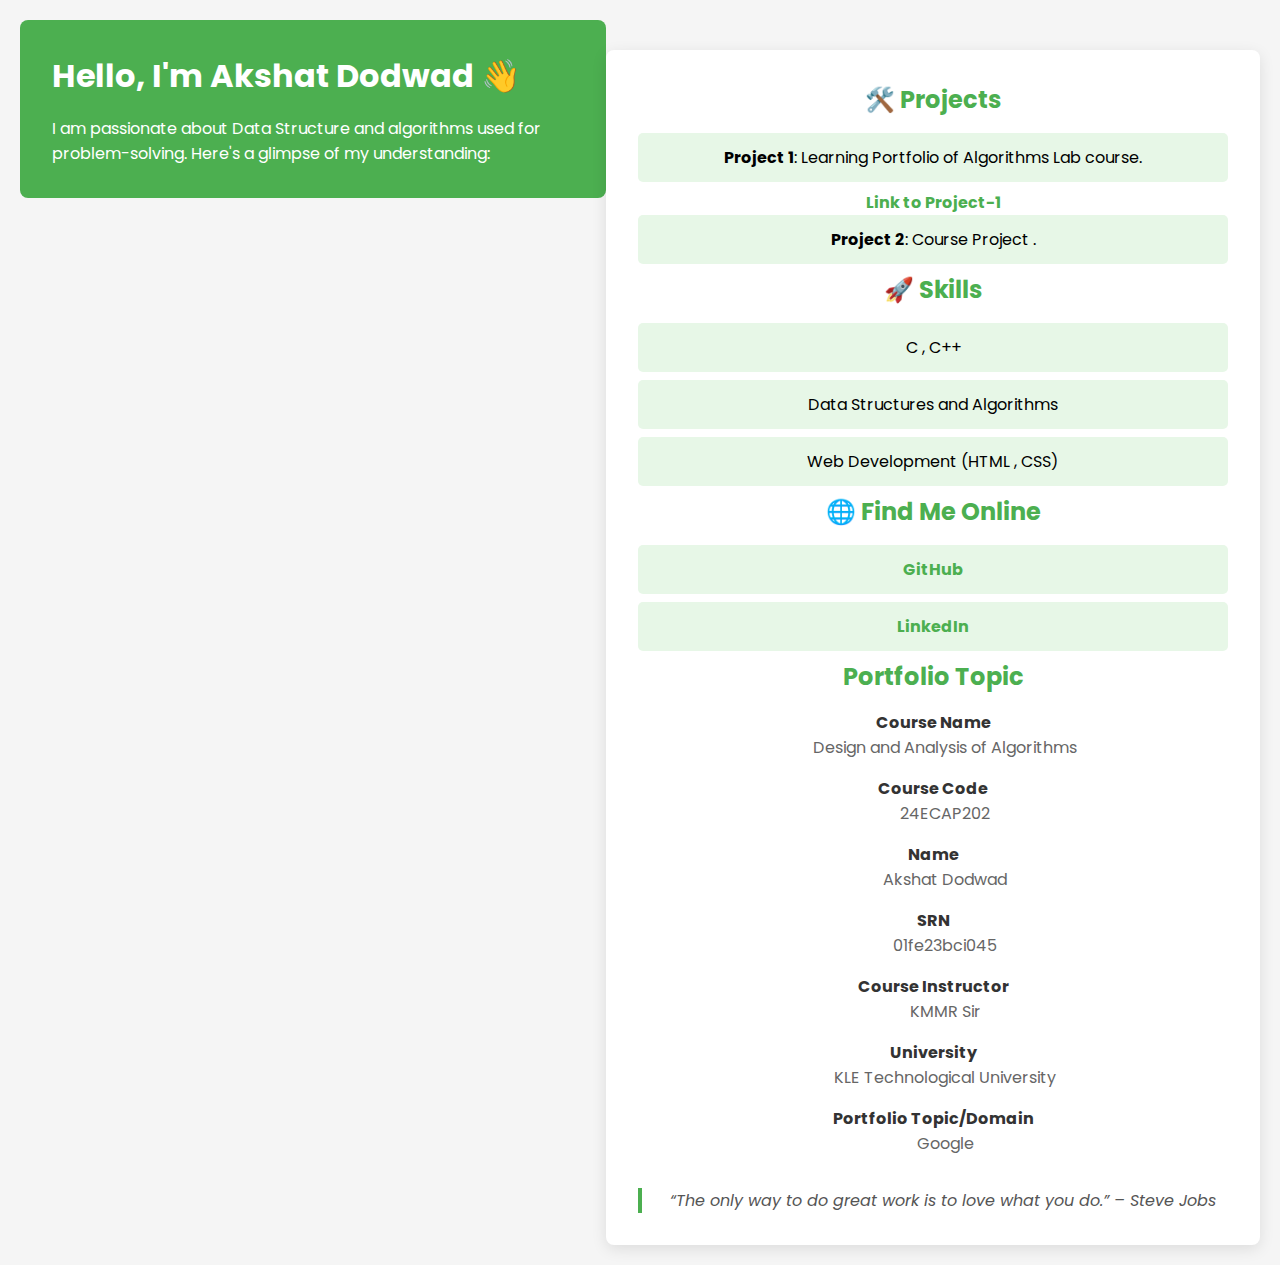
==== commit 18479a80: "Update index.html" ====
--- a/index.html
+++ b/index.html
@@ -10,16 +10,16 @@
 <body>
     <header>
         <h1>Hello, I'm Akshat Dodwad 👋</h1>
-        <p>I am passionate about Data Structure and algorithms used for problem-solving. Here's a glimpse of my work:</p>
+        <p>I am passionate about Data Structure and algorithms used for problem-solving. Here's a glimpse of my understanding:</p>
     </header>
 
     <section>
         <h2>🛠️ Projects</h2>
         <ul>
-            <li><strong>Project 1</strong>: A short description of your project1.</li>
+            <li><strong>Project 1</strong>: Learning Portfolio of Algorithms Lab course.</li>
               <a href="Project_1/index.html"> Link to Project-1</a>
 
-            <li><strong>Project 2</strong>: A short description of another project2.</li>
+            <li><strong>Project 2</strong>: Course Project .</li>
         </ul>
 
         <h2>🚀 Skills</h2>
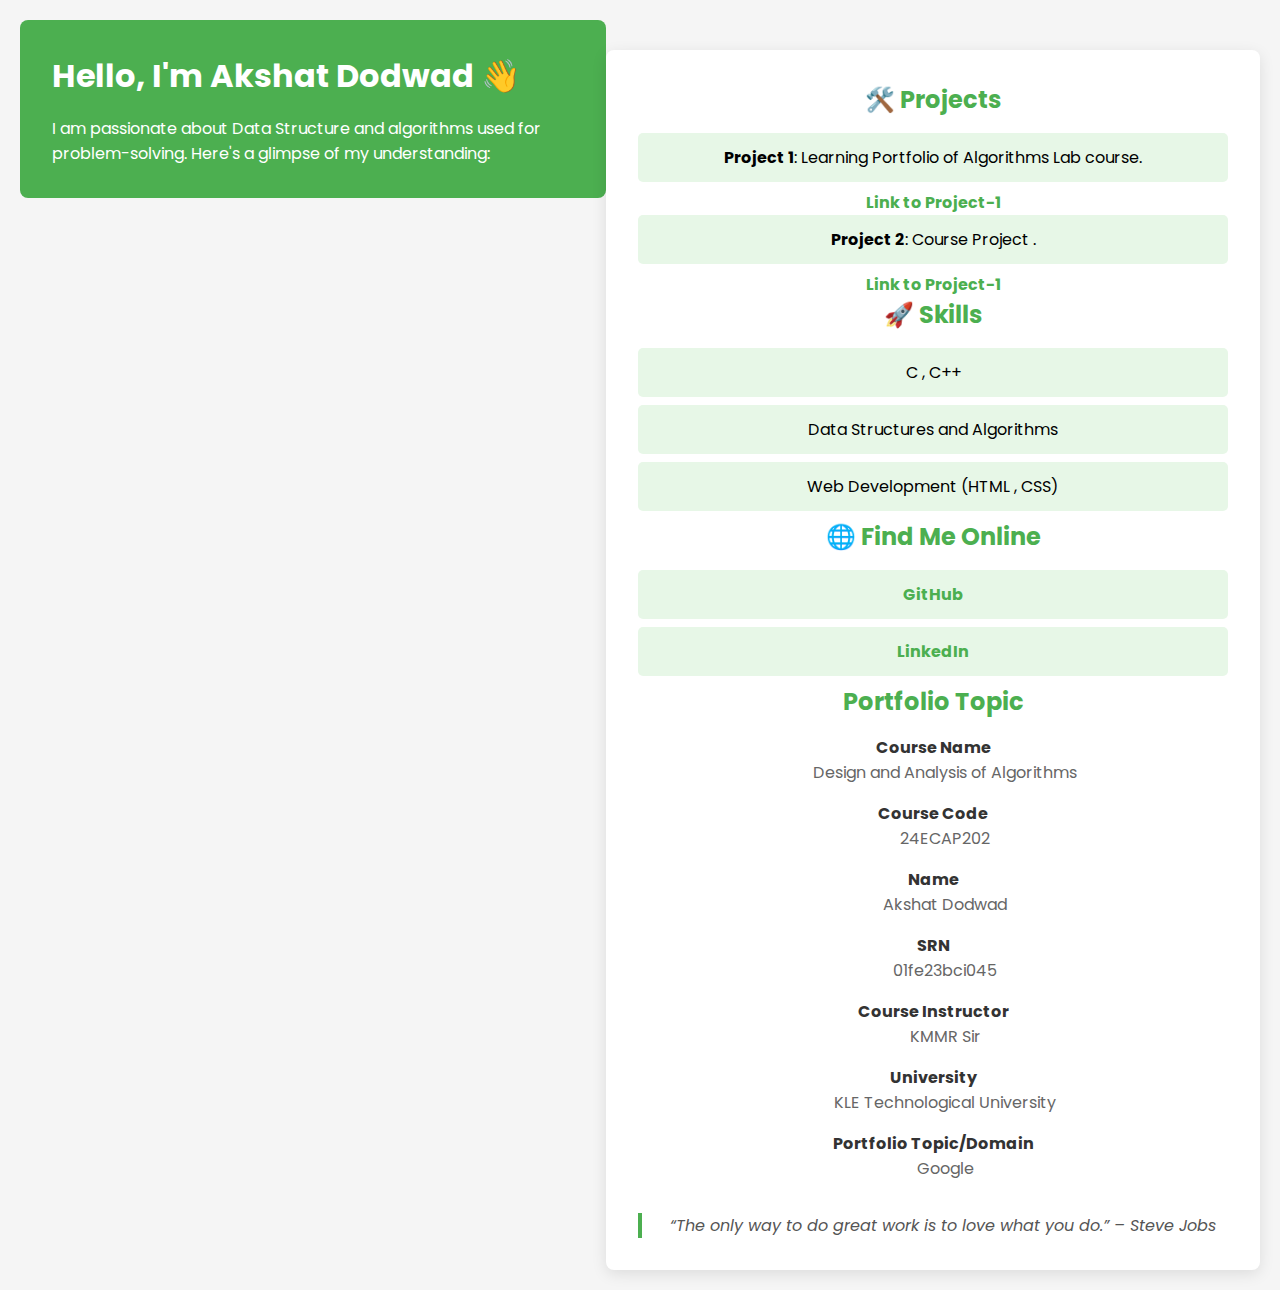
==== commit 531da712: "Update index.html" ====
--- a/index.html
+++ b/index.html
@@ -20,6 +20,10 @@
               <a href="Project_1/index.html"> Link to Project-1</a>
 
             <li><strong>Project 2</strong>: Course Project .</li>
+            <a href="Project_2/index.html"> Link to Project-1</a>            
+
+
+
         </ul>
 
         <h2>🚀 Skills</h2>
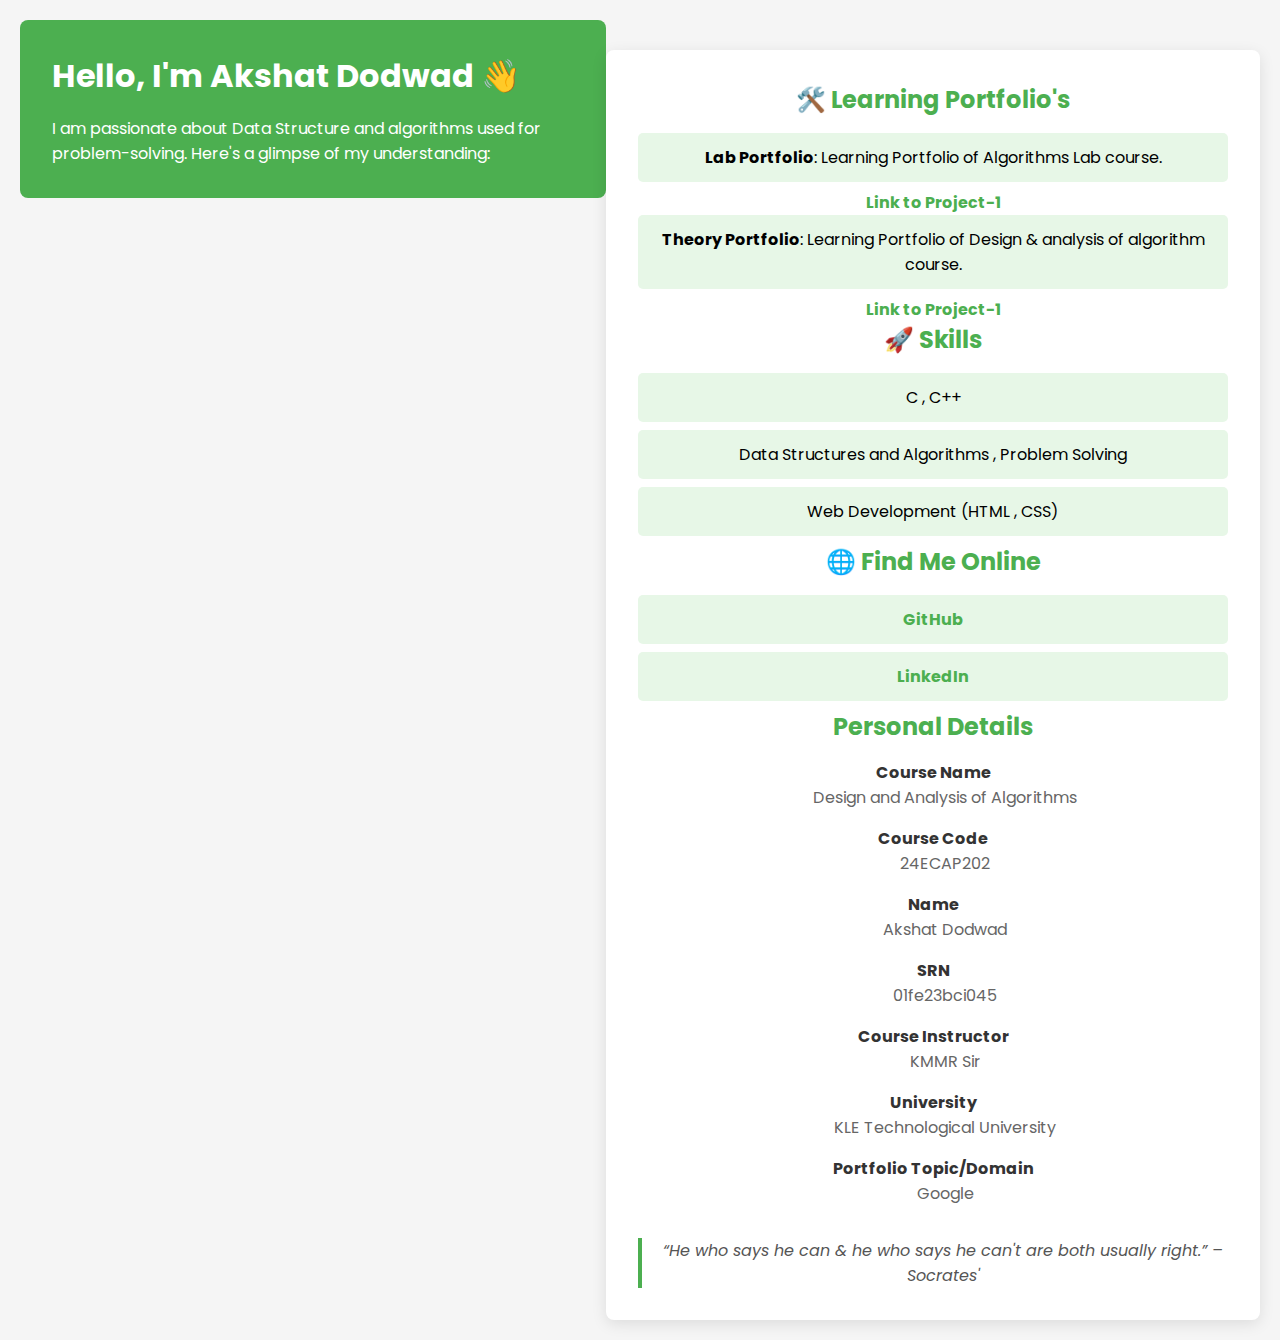
==== commit 69e4d8a8: "Update index.html" ====
--- a/index.html
+++ b/index.html
@@ -14,12 +14,12 @@
     </header>
 
     <section>
-        <h2>🛠️ Projects</h2>
+        <h2>🛠️ Learning Portfolio's</h2>
         <ul>
-            <li><strong>Project 1</strong>: Learning Portfolio of Algorithms Lab course.</li>
+            <li><strong>Lab Portfolio</strong>: Learning Portfolio of Algorithms Lab course.</li>
               <a href="Project_1/index.html"> Link to Project-1</a>
 
-            <li><strong>Project 2</strong>: Course Project .</li>
+            <li><strong>Theory Portfolio</strong>: Learning Portfolio of Design & analysis of algorithm course.</li>
             <a href="Project_2/index.html"> Link to Project-1</a>            
 
 
@@ -29,7 +29,7 @@
         <h2>🚀 Skills</h2>
         <ul>
             <li>C , C++</li>
-            <li>Data Structures and Algorithms</li>
+            <li>Data Structures and Algorithms , Problem Solving</li>
             <li>Web Development (HTML , CSS)</li>
         </ul>
 
@@ -39,7 +39,7 @@
             <li><a href="www.linkedin.com/in/akshat-dodwad-8abba92a9" target="_blank">LinkedIn</a></li>
         </ul>
 
-        <h2>Portfolio Topic</h2>
+        <h2>Personal Details</h2>
         <dl>
             <dt>Course Name</dt>
             <dd>Design and Analysis of Algorithms</dd>
@@ -63,7 +63,7 @@
             <dd>Google</dd>
         </dl>
 
-        <blockquote>“The only way to do great work is to love what you do.” – Steve Jobs</blockquote>
+        <blockquote>“He who says he can & he who says he can't are both usually right.” – Socrates' </blockquote>
     </section>
 </body>
 </html>
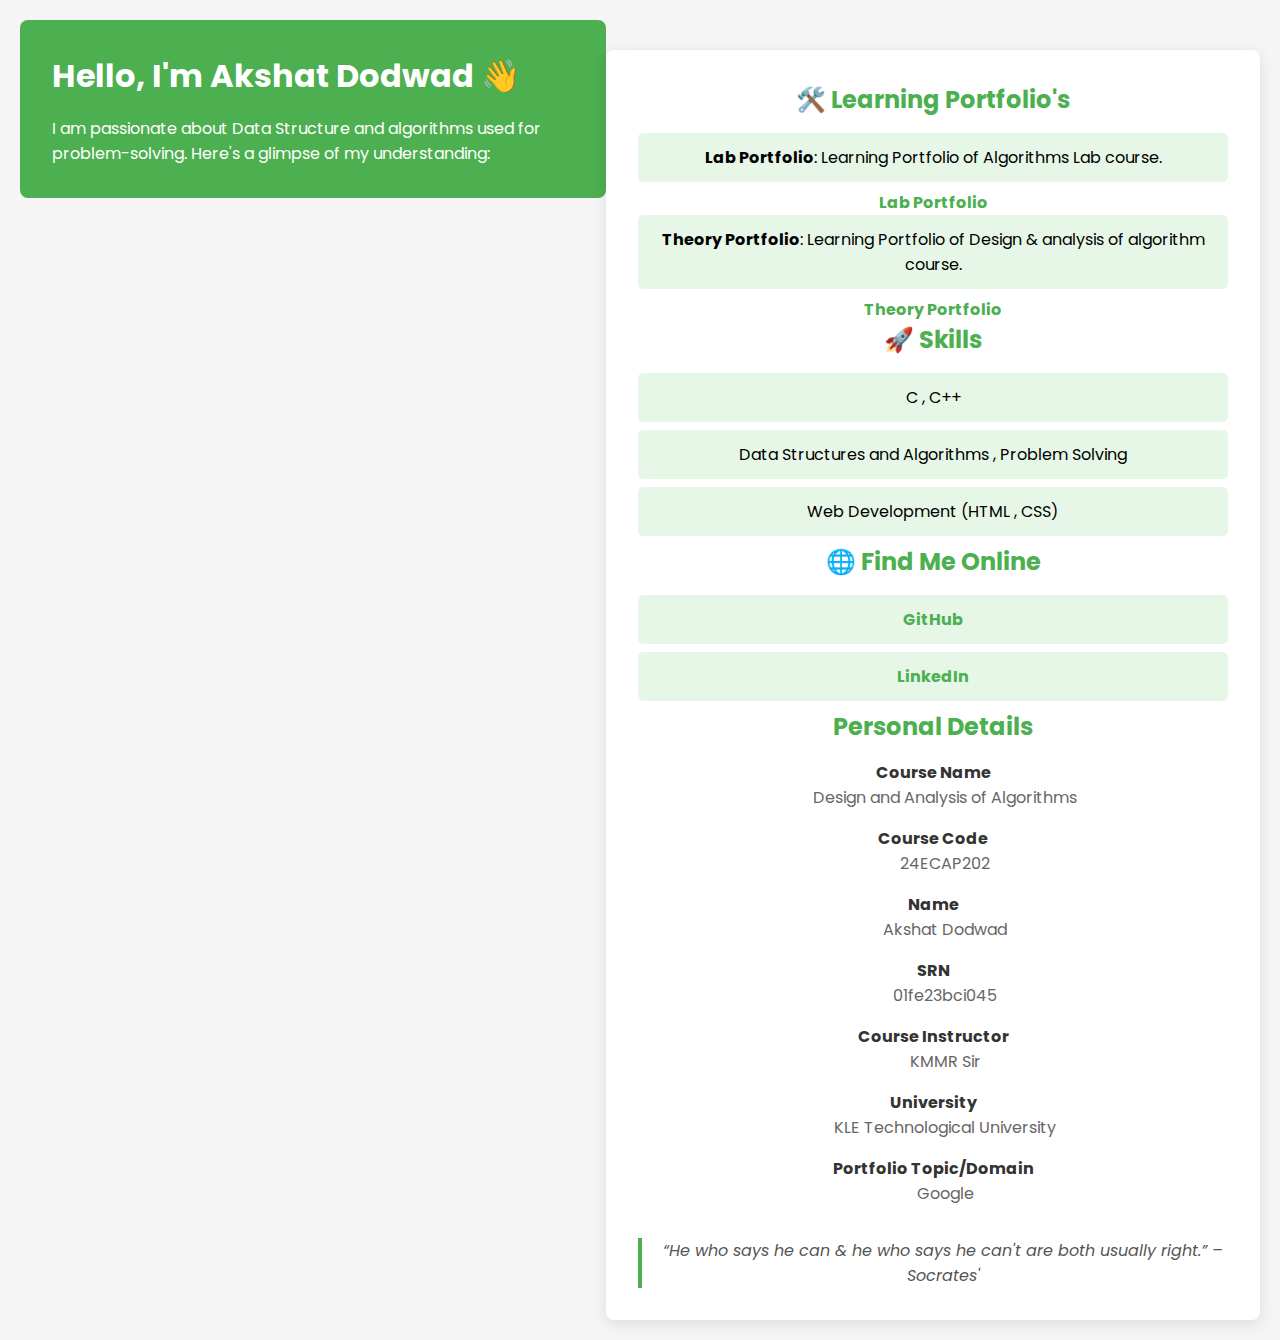
==== commit ab9186a5: "Update index.html" ====
--- a/index.html
+++ b/index.html
@@ -17,10 +17,10 @@
         <h2>🛠️ Learning Portfolio's</h2>
         <ul>
             <li><strong>Lab Portfolio</strong>: Learning Portfolio of Algorithms Lab course.</li>
-              <a href="Project_1/index.html"> Link to Project-1</a>
+              <a href="Project_1/index.html"> Lab Portfolio</a>
 
             <li><strong>Theory Portfolio</strong>: Learning Portfolio of Design & analysis of algorithm course.</li>
-            <a href="Project_2/index.html"> Link to Project-1</a>            
+            <a href="Project_2/index.html"> Theory Portfolio</a>            
 
 
 
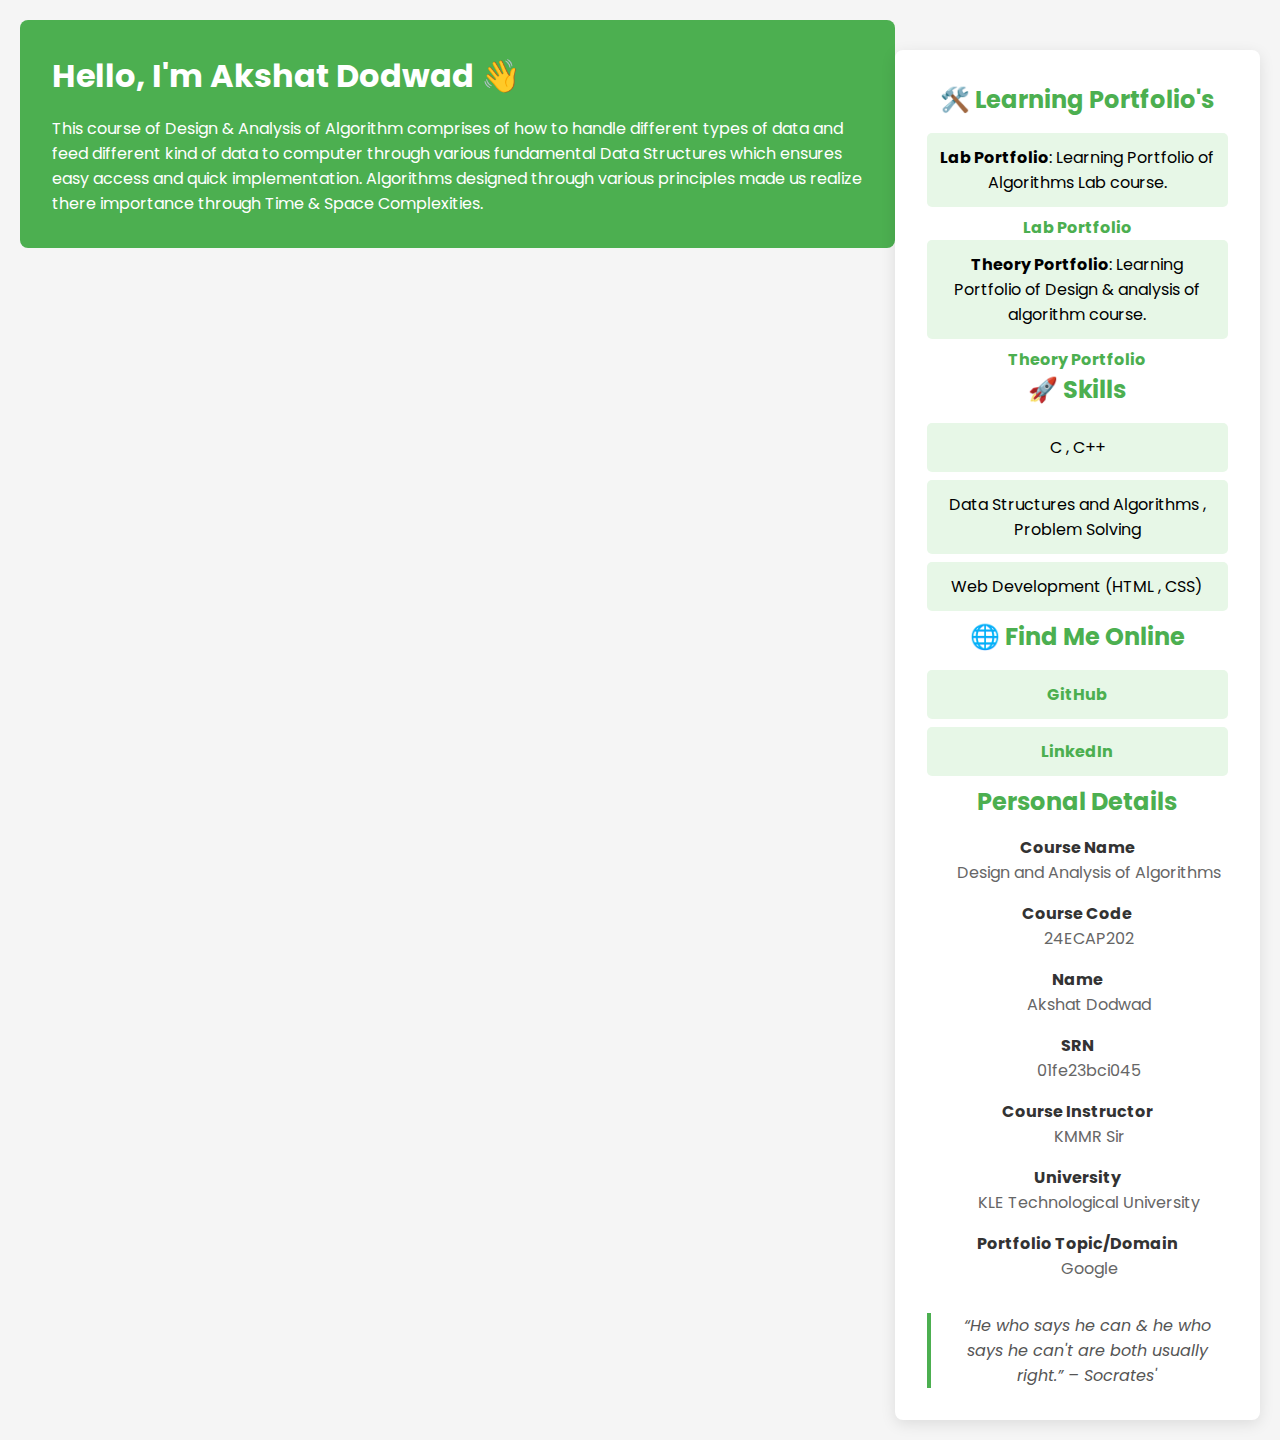
==== commit ce9578fb: "Update index.html" ====
--- a/index.html
+++ b/index.html
@@ -10,7 +10,7 @@
 <body>
     <header>
         <h1>Hello, I'm Akshat Dodwad 👋</h1>
-        <p>I am passionate about Data Structure and algorithms used for problem-solving. Here's a glimpse of my understanding:</p>
+        <p>This course of Design & Analysis of Algorithm comprises of how to handle different types of data and feed different kind of data to computer through various fundamental Data Structures which ensures easy access and quick implementation. Algorithms designed through various principles made us realize there importance through Time & Space Complexities.</p>
     </header>
 
     <section>
